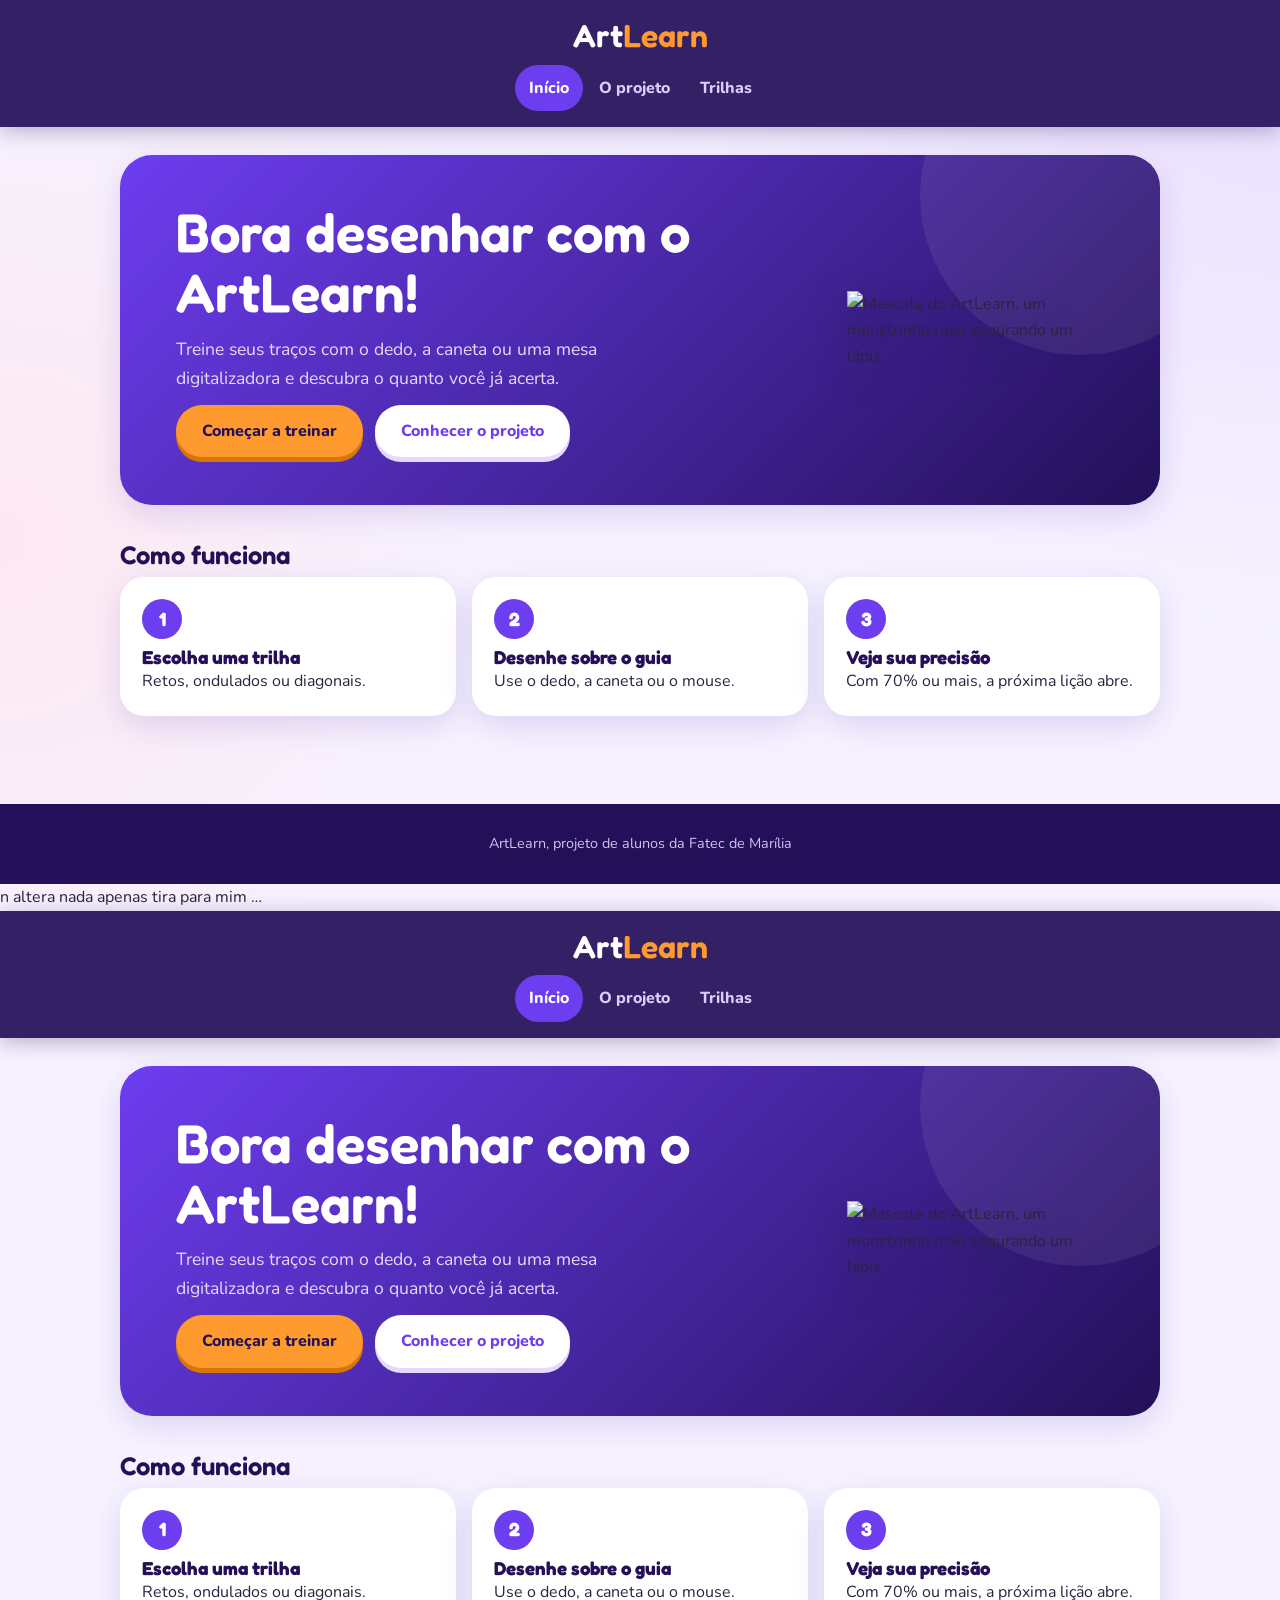
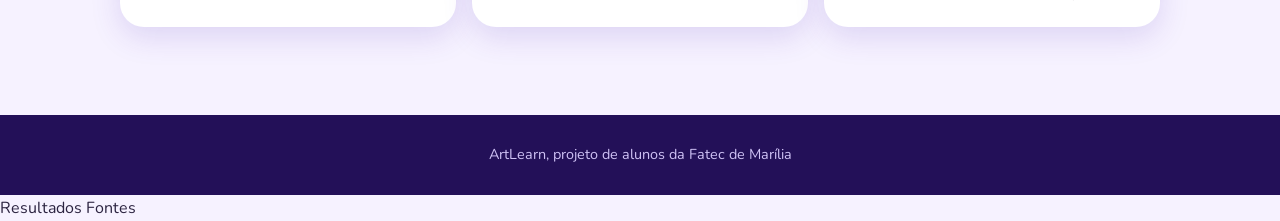
==== index.html @ fd629294 "Add files via upload" ====
<!DOCTYPE html>
<html lang="pt-BR">
<head>
  <meta charset="UTF-8">
  <meta name="viewport" content="width=device-width, initial-scale=1">
  <title>Boas-vindas | ArtLearn</title>
  <link href="https://fonts.googleapis.com/css2?family=Fredoka:wght@500;600&family=Nunito:wght@400;800&display=swap" rel="stylesheet">
  <link rel="stylesheet" href="style.css">
</head>
<body >
  <header class="topo">
    <div class="topo-interno">
      <a class="logo" href="index.html">Art<span>Learn</span></a>
      <button class="botao-menu" id="botaoMenu" aria-label="Abrir menu">☰</button>
      <nav class="menu" id="menu">
        <a href="index.html" class="atual">Início</a>
        <a href="projeto.html" >O projeto</a>
        <a href="trilhas.html" >Trilhas</a>
      </nav>
    </div>
  </header>
  <main>
    <section class="hero">
      <img src="img/mascote.png" alt="Mascote do ArtLearn, um monstrinho roxo segurando um lápis">
      <div>
        <h1>Bora desenhar com o ArtLearn!</h1>
        <p>Treine seus traços com o dedo, a caneta ou uma mesa digitalizadora e descubra o quanto você já acerta.</p>
        <div class="hero-botoes">
          <a class="botao" href="trilhas.html">Começar a treinar</a>
          <a class="botao claro" href="projeto.html">Conhecer o projeto</a>
        </div>
      </div>
    </section>
    <h2>Como funciona</h2>
    <section class="passos">
      <div class="passo"><b>1</b><h3>Escolha uma trilha</h3><p>Retos, ondulados ou diagonais.</p></div>
      <div class="passo"><b>2</b><h3>Desenhe sobre o guia</h3><p>Use o dedo, a caneta ou o mouse.</p></div>
      <div class="passo"><b>3</b><h3>Veja sua precisão</h3><p>Com 70% ou mais, a próxima lição abre.</p></div>
    </section>
  </main>
  <footer class="rodape">ArtLearn, projeto de alunos da Fatec de Marília</footer>
  <script src="script.js"></script>
</body>
</html>
 n altera nada apenas tira para mim
…
<!DOCTYPE html>
<html lang="pt-BR">
<head>
  <meta charset="UTF-8">
  <meta name="viewport" content="width=device-width, initial-scale=1">
  <title>Boas-vindas | ArtLearn</title>
  <link rel="icon" href="data:,">
  <link href="https://fonts.googleapis.com/css2?family=Fredoka:wght@500;600&family=Nunito:wght@400;800&display=swap" rel="stylesheet">
  <link rel="stylesheet" href="style.css">
</head>
<body >
  <header class="topo">
    <div class="topo-interno">
      <a class="logo" href="index.html">Art<span>Learn</span></a>
      <button class="botao-menu" id="botaoMenu" aria-label="Abrir menu">☰</button>
      <nav class="menu" id="menu">
        <a href="index.html" class="atual">Início</a>
        <a href="projeto.html" >O projeto</a>
        <a href="trilhas.html" >Trilhas</a>
      </nav>
    </div>
  </header>
  <main>
    <section class="hero">
      <img src="img/mascote.png" alt="Mascote do ArtLearn, um monstrinho roxo segurando um lápis">
      <div>
        <h1>Bora desenhar com o ArtLearn!</h1>
        <p>Treine seus traços com o dedo, a caneta ou uma mesa digitalizadora e descubra o quanto você já acerta.</p>
        <div class="hero-botoes">
          <a class="botao" href="trilhas.html">Começar a treinar</a>
          <a class="botao claro" href="projeto.html">Conhecer o projeto</a>
        </div>
      </div>
    </section>
    <h2>Como funciona</h2>
    <section class="passos">
      <div class="passo"><b>1</b><h3>Escolha uma trilha</h3><p>Retos, ondulados ou diagonais.</p></div>
      <div class="passo"><b>2</b><h3>Desenhe sobre o guia</h3><p>Use o dedo, a caneta ou o mouse.</p></div>
      <div class="passo"><b>3</b><h3>Veja sua precisão</h3><p>Com 70% ou mais, a próxima lição abre.</p></div>
    </section>
  </main>
  <footer class="rodape">ArtLearn, projeto de alunos da Fatec de Marília</footer>
  <script src="script.js"></script>
</body>
</html>






Resultados

Fontes
---- style.css ----
:root {
  --roxo: #6d3df0;
  --roxo-medio: #8b5cf6;
  --roxo-escuro: #231058;
  --roxo-claro: #f6f2ff;
  --lilas: #e4d9ff;
  --laranja: #ff9a2e;
  --rosa: #ff6b9a;
  --texto: #2b2340;
  --verde: #1fa463;
  --sombra: 0 10px 30px rgba(80, 40, 180, 0.15);
}

* { box-sizing: border-box; margin: 0; padding: 0; }

body {
  font-family: 'Nunito', Arial, sans-serif;
  color: var(--texto);
  background: var(--roxo-claro);
  background-image: radial-gradient(circle at 100% 0, #e9defe 0, transparent 40%), radial-gradient(circle at 0 60%, #fde8f1 0, transparent 35%);
  background-attachment: fixed;
  line-height: 1.65;
  min-height: 100vh;
  display: flex;
  flex-direction: column;
}

h1, h2, h3 { font-family: 'Fredoka', Arial, sans-serif; line-height: 1.1; color: var(--roxo-escuro); }
h1 { font-size: 2.6rem; font-weight: 600; margin-bottom: 12px; }
h2 { font-size: 1.6rem; font-weight: 600; margin-bottom: 8px; }
p { margin-bottom: 12px; }
a { color: var(--roxo); }
img { max-width: 100%; height: auto; }

.topo {
  background: rgba(35, 16, 88, 0.92);
  backdrop-filter: blur(10px);
  position: sticky;
  top: 0;
  z-index: 10;
  box-shadow: 0 4px 20px rgba(35, 16, 88, 0.3);
}
.topo-interno {
  max-width: 1080px;
  margin: 0 auto;
  padding: 10px 20px;
  display: flex;
  flex-direction: column;
  align-items: center;
  position: relative;
}
.logo { font-family: 'Fredoka', Arial, sans-serif; font-weight: 600; font-size: 2rem; color: #fff; text-decoration: none; }
.logo span { color: var(--laranja); }
.botao-menu {
  position: absolute;
  right: 20px;
  top: 12px;
  background: rgba(255, 255, 255, 0.12);
  border: none;
  color: #fff;
  font-size: 1.3rem;
  padding: 4px 12px;
  border-radius: 10px;
  cursor: pointer;
}
.menu { display: none; width: 100%; flex-direction: column; align-items: center; padding: 8px 0; gap: 2px; }
.menu.aberto { display: flex; }
.menu a { color: #d9ccff; text-decoration: none; font-weight: 800; padding: 10px 14px; border-radius: 999px; }
.menu a:hover { color: #fff; background: rgba(255, 255, 255, 0.1); }
.menu a.atual { color: #fff; background: var(--roxo); }

main { flex: 1; width: 100%; max-width: 1080px; margin: 0 auto; padding: 28px 20px 56px; }

.hero {
  background: linear-gradient(135deg, var(--roxo) 0%, var(--roxo-escuro) 100%);
  border-radius: 32px;
  padding: 32px 24px;
  display: flex;
  flex-direction: column;
  align-items: center;
  text-align: center;
  gap: 12px;
  margin-bottom: 36px;
  box-shadow: var(--sombra);
  position: relative;
  overflow: hidden;
}
.hero::before {
  content: '';
  position: absolute;
  width: 320px;
  height: 320px;
  border-radius: 50%;
  background: rgba(255, 255, 255, 0.07);
  top: -120px;
  right: -80px;
}
.hero > * { position: relative; }
.hero h1 { color: #fff; font-size: 2.4rem; }
.hero p { color: #e4d9ff; font-size: 1.1rem; max-width: 480px; }
.hero img { width: 230px; filter: drop-shadow(0 14px 18px rgba(0, 0, 0, 0.35)); animation: flutuar 4s ease-in-out infinite; }
.hero-botoes { display: flex; flex-wrap: wrap; gap: 12px; justify-content: center; margin-top: 8px; }
@keyframes flutuar { 50% { transform: translateY(-10px); } }
@media (prefers-reduced-motion: reduce) { .hero img { animation: none; } }

.botao {
  display: inline-block;
  background: var(--laranja);
  color: var(--roxo-escuro);
  border: none;
  font-family: inherit;
  font-weight: 800;
  font-size: 1rem;
  padding: 13px 26px;
  border-radius: 999px;
  text-decoration: none;
  cursor: pointer;
  box-shadow: 0 5px 0 #d97706;
  transition: transform 0.1s, box-shadow 0.1s;
}
.botao:hover { transform: translateY(2px); box-shadow: 0 3px 0 #d97706; }
.botao:active { transform: translateY(5px); box-shadow: 0 0 0 #d97706; }
.botao:focus-visible, .menu a:focus-visible { outline: 3px solid var(--roxo-medio); outline-offset: 3px; }
.botao.claro { background: #fff; color: var(--roxo); box-shadow: 0 5px 0 var(--lilas); }
.botao.claro:hover { box-shadow: 0 3px 0 var(--lilas); }
.botao.claro:active { box-shadow: 0 0 0 var(--lilas); }

.caixa {
  background: #fff;
  border-radius: 24px;
  padding: 24px;
  margin-bottom: 20px;
  box-shadow: var(--sombra);
}
.caixa h2 { color: var(--roxo); }
.texto-longo { max-width: 720px; }
.texto-longo > h1 { margin-bottom: 20px; }

.passos { display: grid; gap: 16px; margin-bottom: 8px; }
.passo { background: #fff; border-radius: 24px; padding: 22px; box-shadow: var(--sombra); }
.passo b {
  display: inline-flex;
  align-items: center;
  justify-content: center;
  width: 40px;
  height: 40px;
  border-radius: 50%;
  background: var(--roxo);
  color: #fff;
  font-family: 'Fredoka', Arial, sans-serif;
  font-size: 1.2rem;
  margin-bottom: 8px;
}
.passo p { margin: 0; }

.subtitulo { max-width: 560px; margin-bottom: 24px; font-size: 1.05rem; }

.trilha { display: grid; gap: 20px; }
.card {
  background: #fff;
  border-radius: 28px;
  padding: 22px;
  box-shadow: var(--sombra);
  display: flex;
  flex-direction: column;
}
.card .botao { margin-top: auto; align-self: flex-start; }
.card.bloqueado { background: #efeaf8; box-shadow: none; }
.card.bloqueado .botao { background: #c3bbd6; box-shadow: 0 5px 0 #a79fbc; color: #fff; pointer-events: none; }
.icone {
  background: var(--roxo-claro);
  border-radius: 18px;
  height: 90px;
  margin-bottom: 14px;
  display: flex;
  align-items: center;
  justify-content: center;
}
.icone svg { width: 130px; height: 60px; fill: none; stroke: var(--roxo); stroke-width: 6; stroke-linecap: round; }
.card.bloqueado .icone svg { stroke: #b5abd0; }
.status { font-weight: 800; color: var(--roxo); margin-bottom: 14px; }
.barra { background: var(--lilas); border-radius: 999px; height: 14px; overflow: hidden; margin: 10px 0; }
.barra div { background: linear-gradient(90deg, var(--roxo-medio), var(--roxo)); height: 100%; width: 0; border-radius: 999px; transition: width 0.4s; }
.barra div.ok { background: linear-gradient(90deg, #34d399, var(--verde)); }

.mascote-fala { display: flex; align-items: center; gap: 14px; margin-bottom: 18px; }
.mascote-fala img { width: 84px; filter: drop-shadow(0 6px 8px rgba(80, 40, 180, 0.3)); }
.balao { background: #fff; border-radius: 20px 20px 20px 4px; padding: 12px 18px; box-shadow: var(--sombra); font-weight: 800; }

#tela {
  width: 100%;
  display: block;
  background-color: #fff;
  background-image: radial-gradient(#ddd2fb 1.5px, transparent 1.5px);
  background-size: 24px 24px;
  border-radius: 24px;
  box-shadow: var(--sombra), inset 0 0 0 3px var(--lilas);
  touch-action: none;
  cursor: url("data:image/svg+xml,%3Csvg xmlns='http://www.w3.org/2000/svg' width='32' height='32' viewBox='0 0 32 32'%3E%3Ccircle cx='16' cy='16' r='7' fill='none' stroke='white' stroke-width='5'/%3E%3Ccircle cx='16' cy='16' r='7' fill='none' stroke='%236d3df0' stroke-width='2.5'/%3E%3Ccircle cx='16' cy='16' r='3' fill='white'/%3E%3Ccircle cx='16' cy='16' r='1.6' fill='%232a1466'/%3E%3C/svg%3E") 16 16, crosshair;
}
.controles { display: flex; flex-wrap: wrap; gap: 14px; margin: 20px 0 14px; }
.controles .botao { flex: 1 1 140px; text-align: center; }
#resultado { font-weight: 800; font-size: 1.15rem; color: var(--roxo-escuro); margin-top: 10px; }
#melhor { color: var(--roxo); font-weight: 800; }
.oculto { display: none; }
#area .botao { margin-top: 6px; }

.rodape { text-align: center; padding: 28px 16px; margin-top: 24px; color: #cfc2f5; background: var(--roxo-escuro); font-size: 0.9rem; }

@media (min-width: 700px) {
  h1 { font-size: 3.2rem; }
  .botao-menu { display: none; }
  .menu { display: flex; flex-direction: row; justify-content: center; width: auto; padding: 2px 0 6px; }
  .hero { flex-direction: row-reverse; text-align: left; justify-content: space-between; padding: 48px 56px; }
  .hero h1 { font-size: 3.4rem; }
  .hero-botoes { justify-content: flex-start; }
  .hero img { width: 300px; }
  .passos, .trilha { grid-template-columns: repeat(3, 1fr); }
}

.equipe { list-style: none; margin: 14px 0 0; padding: 0; display: grid; gap: 8px; }
.equipe li { background: #f3eeff; border-radius: 14px; padding: 10px 16px; font-weight: 800; }

.etapas { display: flex; flex-wrap: wrap; align-items: center; gap: 14px; margin-bottom: 14px; }
.etapas p { margin: 0; font-weight: 800; color: var(--roxo-escuro); }
.pontos { display: flex; gap: 8px; }
.pontos span { width: 16px; height: 16px; border-radius: 50%; background: var(--lilas); }
.pontos span.feito { background: var(--roxo); }
.pontos span.atual { background: #fff; box-shadow: 0 0 0 3px #ff9a2e; }
---- style.css ----
:root {
  --roxo: #6d3df0;
  --roxo-medio: #8b5cf6;
  --roxo-escuro: #231058;
  --roxo-claro: #f6f2ff;
  --lilas: #e4d9ff;
  --laranja: #ff9a2e;
  --rosa: #ff6b9a;
  --texto: #2b2340;
  --verde: #1fa463;
  --sombra: 0 10px 30px rgba(80, 40, 180, 0.15);
}

* { box-sizing: border-box; margin: 0; padding: 0; }

body {
  font-family: 'Nunito', Arial, sans-serif;
  color: var(--texto);
  background: var(--roxo-claro);
  background-image: radial-gradient(circle at 100% 0, #e9defe 0, transparent 40%), radial-gradient(circle at 0 60%, #fde8f1 0, transparent 35%);
  background-attachment: fixed;
  line-height: 1.65;
  min-height: 100vh;
  display: flex;
  flex-direction: column;
}

h1, h2, h3 { font-family: 'Fredoka', Arial, sans-serif; line-height: 1.1; color: var(--roxo-escuro); }
h1 { font-size: 2.6rem; font-weight: 600; margin-bottom: 12px; }
h2 { font-size: 1.6rem; font-weight: 600; margin-bottom: 8px; }
p { margin-bottom: 12px; }
a { color: var(--roxo); }
img { max-width: 100%; height: auto; }

.topo {
  background: rgba(35, 16, 88, 0.92);
  backdrop-filter: blur(10px);
  position: sticky;
  top: 0;
  z-index: 10;
  box-shadow: 0 4px 20px rgba(35, 16, 88, 0.3);
}
.topo-interno {
  max-width: 1080px;
  margin: 0 auto;
  padding: 10px 20px;
  display: flex;
  flex-direction: column;
  align-items: center;
  position: relative;
}
.logo { font-family: 'Fredoka', Arial, sans-serif; font-weight: 600; font-size: 2rem; color: #fff; text-decoration: none; }
.logo span { color: var(--laranja); }
.botao-menu {
  position: absolute;
  right: 20px;
  top: 12px;
  background: rgba(255, 255, 255, 0.12);
  border: none;
  color: #fff;
  font-size: 1.3rem;
  padding: 4px 12px;
  border-radius: 10px;
  cursor: pointer;
}
.menu { display: none; width: 100%; flex-direction: column; align-items: center; padding: 8px 0; gap: 2px; }
.menu.aberto { display: flex; }
.menu a { color: #d9ccff; text-decoration: none; font-weight: 800; padding: 10px 14px; border-radius: 999px; }
.menu a:hover { color: #fff; background: rgba(255, 255, 255, 0.1); }
.menu a.atual { color: #fff; background: var(--roxo); }

main { flex: 1; width: 100%; max-width: 1080px; margin: 0 auto; padding: 28px 20px 56px; }

.hero {
  background: linear-gradient(135deg, var(--roxo) 0%, var(--roxo-escuro) 100%);
  border-radius: 32px;
  padding: 32px 24px;
  display: flex;
  flex-direction: column;
  align-items: center;
  text-align: center;
  gap: 12px;
  margin-bottom: 36px;
  box-shadow: var(--sombra);
  position: relative;
  overflow: hidden;
}
.hero::before {
  content: '';
  position: absolute;
  width: 320px;
  height: 320px;
  border-radius: 50%;
  background: rgba(255, 255, 255, 0.07);
  top: -120px;
  right: -80px;
}
.hero > * { position: relative; }
.hero h1 { color: #fff; font-size: 2.4rem; }
.hero p { color: #e4d9ff; font-size: 1.1rem; max-width: 480px; }
.hero img { width: 230px; filter: drop-shadow(0 14px 18px rgba(0, 0, 0, 0.35)); animation: flutuar 4s ease-in-out infinite; }
.hero-botoes { display: flex; flex-wrap: wrap; gap: 12px; justify-content: center; margin-top: 8px; }
@keyframes flutuar { 50% { transform: translateY(-10px); } }
@media (prefers-reduced-motion: reduce) { .hero img { animation: none; } }

.botao {
  display: inline-block;
  background: var(--laranja);
  color: var(--roxo-escuro);
  border: none;
  font-family: inherit;
  font-weight: 800;
  font-size: 1rem;
  padding: 13px 26px;
  border-radius: 999px;
  text-decoration: none;
  cursor: pointer;
  box-shadow: 0 5px 0 #d97706;
  transition: transform 0.1s, box-shadow 0.1s;
}
.botao:hover { transform: translateY(2px); box-shadow: 0 3px 0 #d97706; }
.botao:active { transform: translateY(5px); box-shadow: 0 0 0 #d97706; }
.botao:focus-visible, .menu a:focus-visible { outline: 3px solid var(--roxo-medio); outline-offset: 3px; }
.botao.claro { background: #fff; color: var(--roxo); box-shadow: 0 5px 0 var(--lilas); }
.botao.claro:hover { box-shadow: 0 3px 0 var(--lilas); }
.botao.claro:active { box-shadow: 0 0 0 var(--lilas); }

.caixa {
  background: #fff;
  border-radius: 24px;
  padding: 24px;
  margin-bottom: 20px;
  box-shadow: var(--sombra);
}
.caixa h2 { color: var(--roxo); }
.texto-longo { max-width: 720px; }
.texto-longo > h1 { margin-bottom: 20px; }

.passos { display: grid; gap: 16px; margin-bottom: 8px; }
.passo { background: #fff; border-radius: 24px; padding: 22px; box-shadow: var(--sombra); }
.passo b {
  display: inline-flex;
  align-items: center;
  justify-content: center;
  width: 40px;
  height: 40px;
  border-radius: 50%;
  background: var(--roxo);
  color: #fff;
  font-family: 'Fredoka', Arial, sans-serif;
  font-size: 1.2rem;
  margin-bottom: 8px;
}
.passo p { margin: 0; }

.subtitulo { max-width: 560px; margin-bottom: 24px; font-size: 1.05rem; }

.trilha { display: grid; gap: 20px; }
.card {
  background: #fff;
  border-radius: 28px;
  padding: 22px;
  box-shadow: var(--sombra);
  display: flex;
  flex-direction: column;
}
.card .botao { margin-top: auto; align-self: flex-start; }
.card.bloqueado { background: #efeaf8; box-shadow: none; }
.card.bloqueado .botao { background: #c3bbd6; box-shadow: 0 5px 0 #a79fbc; color: #fff; pointer-events: none; }
.icone {
  background: var(--roxo-claro);
  border-radius: 18px;
  height: 90px;
  margin-bottom: 14px;
  display: flex;
  align-items: center;
  justify-content: center;
}
.icone svg { width: 130px; height: 60px; fill: none; stroke: var(--roxo); stroke-width: 6; stroke-linecap: round; }
.card.bloqueado .icone svg { stroke: #b5abd0; }
.status { font-weight: 800; color: var(--roxo); margin-bottom: 14px; }
.barra { background: var(--lilas); border-radius: 999px; height: 14px; overflow: hidden; margin: 10px 0; }
.barra div { background: linear-gradient(90deg, var(--roxo-medio), var(--roxo)); height: 100%; width: 0; border-radius: 999px; transition: width 0.4s; }
.barra div.ok { background: linear-gradient(90deg, #34d399, var(--verde)); }

.mascote-fala { display: flex; align-items: center; gap: 14px; margin-bottom: 18px; }
.mascote-fala img { width: 84px; filter: drop-shadow(0 6px 8px rgba(80, 40, 180, 0.3)); }
.balao { background: #fff; border-radius: 20px 20px 20px 4px; padding: 12px 18px; box-shadow: var(--sombra); font-weight: 800; }

#tela {
  width: 100%;
  display: block;
  background-color: #fff;
  background-image: radial-gradient(#ddd2fb 1.5px, transparent 1.5px);
  background-size: 24px 24px;
  border-radius: 24px;
  box-shadow: var(--sombra), inset 0 0 0 3px var(--lilas);
  touch-action: none;
  cursor: url("data:image/svg+xml,%3Csvg xmlns='http://www.w3.org/2000/svg' width='32' height='32' viewBox='0 0 32 32'%3E%3Ccircle cx='16' cy='16' r='7' fill='none' stroke='white' stroke-width='5'/%3E%3Ccircle cx='16' cy='16' r='7' fill='none' stroke='%236d3df0' stroke-width='2.5'/%3E%3Ccircle cx='16' cy='16' r='3' fill='white'/%3E%3Ccircle cx='16' cy='16' r='1.6' fill='%232a1466'/%3E%3C/svg%3E") 16 16, crosshair;
}
.controles { display: flex; flex-wrap: wrap; gap: 14px; margin: 20px 0 14px; }
.controles .botao { flex: 1 1 140px; text-align: center; }
#resultado { font-weight: 800; font-size: 1.15rem; color: var(--roxo-escuro); margin-top: 10px; }
#melhor { color: var(--roxo); font-weight: 800; }
.oculto { display: none; }
#area .botao { margin-top: 6px; }

.rodape { text-align: center; padding: 28px 16px; margin-top: 24px; color: #cfc2f5; background: var(--roxo-escuro); font-size: 0.9rem; }

@media (min-width: 700px) {
  h1 { font-size: 3.2rem; }
  .botao-menu { display: none; }
  .menu { display: flex; flex-direction: row; justify-content: center; width: auto; padding: 2px 0 6px; }
  .hero { flex-direction: row-reverse; text-align: left; justify-content: space-between; padding: 48px 56px; }
  .hero h1 { font-size: 3.4rem; }
  .hero-botoes { justify-content: flex-start; }
  .hero img { width: 300px; }
  .passos, .trilha { grid-template-columns: repeat(3, 1fr); }
}

.equipe { list-style: none; margin: 14px 0 0; padding: 0; display: grid; gap: 8px; }
.equipe li { background: #f3eeff; border-radius: 14px; padding: 10px 16px; font-weight: 800; }

.etapas { display: flex; flex-wrap: wrap; align-items: center; gap: 14px; margin-bottom: 14px; }
.etapas p { margin: 0; font-weight: 800; color: var(--roxo-escuro); }
.pontos { display: flex; gap: 8px; }
.pontos span { width: 16px; height: 16px; border-radius: 50%; background: var(--lilas); }
.pontos span.feito { background: var(--roxo); }
.pontos span.atual { background: #fff; box-shadow: 0 0 0 3px #ff9a2e; }
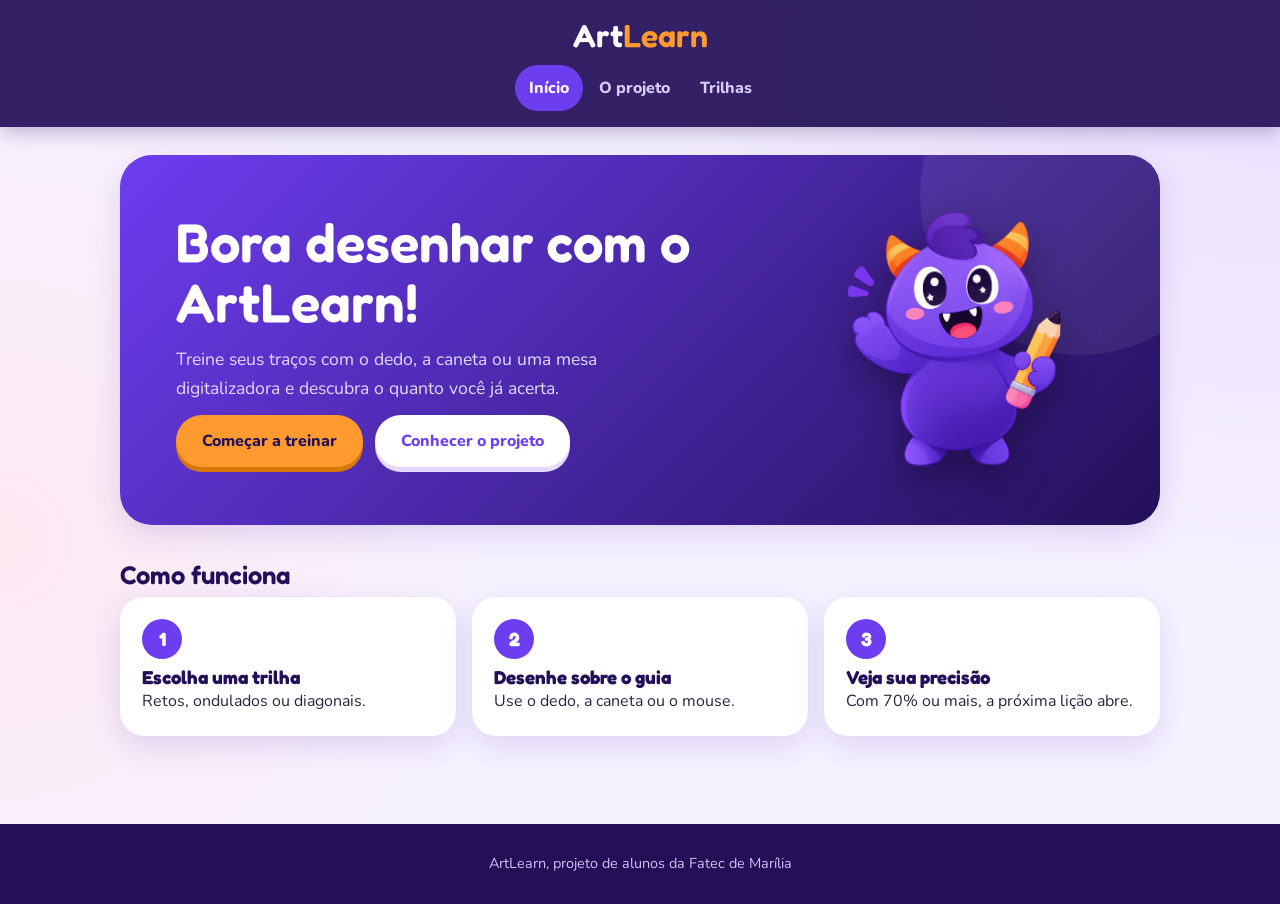
==== commit bb4ce550: "Add files via upload" ====
--- a/index.html
+++ b/index.html
@@ -1,49 +1,3 @@
-<!DOCTYPE html>
-<html lang="pt-BR">
-<head>
-  <meta charset="UTF-8">
-  <meta name="viewport" content="width=device-width, initial-scale=1">
-  <title>Boas-vindas | ArtLearn</title>
-  <link href="https://fonts.googleapis.com/css2?family=Fredoka:wght@500;600&family=Nunito:wght@400;800&display=swap" rel="stylesheet">
-  <link rel="stylesheet" href="style.css">
-</head>
-<body >
-  <header class="topo">
-    <div class="topo-interno">
-      <a class="logo" href="index.html">Art<span>Learn</span></a>
-      <button class="botao-menu" id="botaoMenu" aria-label="Abrir menu">☰</button>
-      <nav class="menu" id="menu">
-        <a href="index.html" class="atual">Início</a>
-        <a href="projeto.html" >O projeto</a>
-        <a href="trilhas.html" >Trilhas</a>
-      </nav>
-    </div>
-  </header>
-  <main>
-    <section class="hero">
-      <img src="img/mascote.png" alt="Mascote do ArtLearn, um monstrinho roxo segurando um lápis">
-      <div>
-        <h1>Bora desenhar com o ArtLearn!</h1>
-        <p>Treine seus traços com o dedo, a caneta ou uma mesa digitalizadora e descubra o quanto você já acerta.</p>
-        <div class="hero-botoes">
-          <a class="botao" href="trilhas.html">Começar a treinar</a>
-          <a class="botao claro" href="projeto.html">Conhecer o projeto</a>
-        </div>
-      </div>
-    </section>
-    <h2>Como funciona</h2>
-    <section class="passos">
-      <div class="passo"><b>1</b><h3>Escolha uma trilha</h3><p>Retos, ondulados ou diagonais.</p></div>
-      <div class="passo"><b>2</b><h3>Desenhe sobre o guia</h3><p>Use o dedo, a caneta ou o mouse.</p></div>
-      <div class="passo"><b>3</b><h3>Veja sua precisão</h3><p>Com 70% ou mais, a próxima lição abre.</p></div>
-    </section>
-  </main>
-  <footer class="rodape">ArtLearn, projeto de alunos da Fatec de Marília</footer>
-  <script src="script.js"></script>
-</body>
-</html>
- n altera nada apenas tira para mim
-…
 <!DOCTYPE html>
 <html lang="pt-BR">
 <head>
@@ -88,13 +42,4 @@
   <footer class="rodape">ArtLearn, projeto de alunos da Fatec de Marília</footer>
   <script src="script.js"></script>
 </body>
-</html>
-
-
-
-
-
-
-Resultados
-
-Fontes
+</html>
